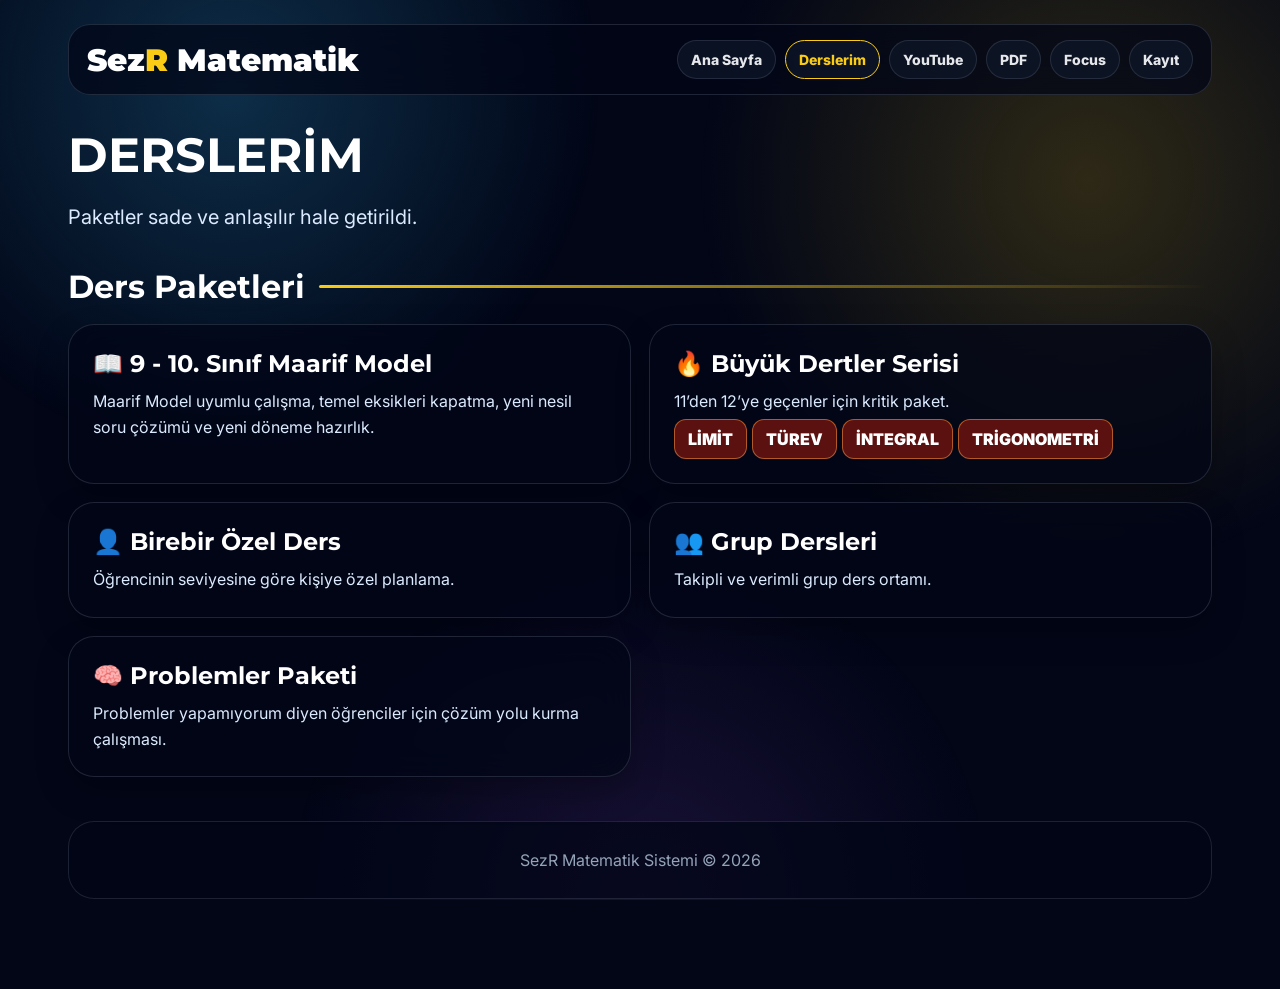
==== dersler.html @ daf6fc60 "Add files via upload" ====
<!DOCTYPE html><html lang="tr"><head><meta charset="UTF-8"><meta name="viewport" content="width=device-width, initial-scale=1.0">
<title>SezR Matematik | Derslerim</title><link rel="manifest" href="manifest.json"><link rel="icon" type="image/png" href="favicon.png"><meta name="theme-color" content="#020617">
<meta property="og:title" content="SezR Matematik | Yaz Dersleri"><meta property="og:description" content="Matematikte eksiklerini kapat, yeni döneme güçlü başla."><meta property="og:image" content="https://eyecbul-oss.github.io/matematik-ders/preview.jpg?v=9"><meta property="og:type" content="website">
<link rel="preconnect" href="https://fonts.googleapis.com"><link href="https://fonts.googleapis.com/css2?family=Inter:wght@400;600;700;800;900&family=Montserrat:wght@700;800;900&display=swap" rel="stylesheet"><link rel="stylesheet" href="style.css"></head>
<body><div class="container"><header class="topbar"><div class="logo">Sez<span>R</span> Matematik</div><nav class="nav"><a class="" href="index.html">Ana Sayfa</a><a class="active" href="dersler.html">Derslerim</a><a class="" href="youtube.html">YouTube</a><a class="" href="pdf.html">PDF</a><a class="" href="focus.html">Focus</a><a class="" href="iletisim.html">Kayıt</a></nav></header><h1>Derslerim</h1><p class="lead">Paketler sade ve anlaşılır hale getirildi.</p><section><h2 class="section-title">Ders Paketleri</h2><div class="grid two"><div class="card"><h2>📖 9 - 10. Sınıf Maarif Model</h2><p>Maarif Model uyumlu çalışma, temel eksikleri kapatma, yeni nesil soru çözümü ve yeni döneme hazırlık.</p></div><div class="card"><h2>🔥 Büyük Dertler Serisi</h2><p>11’den 12’ye geçenler için kritik paket.</p><span class="tag">LİMİT</span><span class="tag">TÜREV</span><span class="tag">İNTEGRAL</span><span class="tag">TRİGONOMETRİ</span></div><div class="card"><h2>👤 Birebir Özel Ders</h2><p>Öğrencinin seviyesine göre kişiye özel planlama.</p></div><div class="card"><h2>👥 Grup Dersleri</h2><p>Takipli ve verimli grup ders ortamı.</p></div><div class="card"><h2>🧠 Problemler Paketi</h2><p>Problemler yapamıyorum diyen öğrenciler için çözüm yolu kurma çalışması.</p></div></div></section><footer class="footer">SezR Matematik Sistemi © 2026</footer></div><nav class="quick">
<a class="" href="index.html"><span>🏠</span>Ana</a>
<a class="active" href="dersler.html"><span>📖</span>Ders</a>
<a class="" href="youtube.html"><span>▶️</span>Video</a>
<a class="" href="focus.html"><span>🎧</span>Focus</a>
<a class="" href="iletisim.html"><span>🟢</span>Kayıt</a></nav><script src="app.js"></script></body></html>
---- style.css ----
*{margin:0;padding:0;box-sizing:border-box;scroll-behavior:smooth}
:root{--bg:#020617;--card:rgba(2,6,23,.72);--blue:#38bdf8;--gold:#facc15;--green:#25d366;--text:#dbeafe}
body{font-family:Inter,Arial,sans-serif;background:var(--bg);color:white;overflow-x:hidden}
body::before{content:"";position:fixed;inset:0;background:radial-gradient(circle at 18% 10%,rgba(56,189,248,.22),transparent 28%),radial-gradient(circle at 85% 20%,rgba(250,204,21,.18),transparent 30%),radial-gradient(circle at 50% 100%,rgba(168,85,247,.14),transparent 32%);z-index:-2}
body::after{content:"";position:fixed;inset:0;background-image:linear-gradient(rgba(255,255,255,.035) 1px,transparent 1px),linear-gradient(90deg,rgba(255,255,255,.035) 1px,transparent 1px);background-size:42px 42px;opacity:.18;z-index:-1}
.container{max-width:1180px;margin:auto;padding:24px 18px 90px}
.topbar{position:sticky;top:12px;z-index:50;display:flex;justify-content:space-between;align-items:center;gap:16px;padding:15px 18px;margin-bottom:34px;border-radius:22px;background:rgba(2,6,23,.72);backdrop-filter:blur(18px);border:1px solid rgba(148,163,184,.2)}
.logo{font-family:Montserrat,Inter,sans-serif;font-size:31px;font-weight:900;white-space:nowrap}.logo span{color:var(--gold)}
.nav{display:flex;gap:9px;flex-wrap:wrap;justify-content:flex-end}.nav a{text-decoration:none;color:#e5e7eb;padding:10px 13px;border-radius:999px;background:rgba(15,23,42,.7);border:1px solid rgba(148,163,184,.18);font-weight:800;font-size:14px}.nav a.active,.nav a:hover{color:var(--gold);border-color:var(--gold)}
.hero{display:grid;grid-template-columns:330px 1fr;gap:48px;align-items:center;min-height:70vh}
.profile-wrap{width:310px;height:310px;position:relative;display:grid;place-items:center}.profile-wrap::before,.profile-wrap::after{content:"";position:absolute;border-radius:50%;animation:spin 34s linear infinite}.profile-wrap::before{inset:0;border:3px solid transparent;border-left-color:var(--blue);border-bottom-color:var(--blue);box-shadow:0 0 24px rgba(56,189,248,.55)}.profile-wrap::after{inset:20px;border:6px solid transparent;border-top-color:var(--gold);border-right-color:var(--gold);animation-direction:reverse;box-shadow:0 0 24px rgba(250,204,21,.45)}.profile-wrap img{width:245px;height:245px;border-radius:50%;object-fit:cover;border:5px solid white;position:relative;z-index:2}
.badge{display:inline-block;padding:11px 22px;border-radius:999px;border:2px solid var(--gold);color:var(--gold);font-weight:900;margin-bottom:18px;background:rgba(2,6,23,.5)}
h1{font-family:Montserrat,Inter,sans-serif;font-size:48px;line-height:1.12;text-transform:uppercase;margin-bottom:18px}.gold{color:var(--gold)}
.lead{font-size:20px;line-height:1.6;color:var(--text);max-width:760px}.actions{display:flex;gap:12px;flex-wrap:wrap;margin-top:24px}
.btn{display:inline-flex;align-items:center;justify-content:center;text-decoration:none;border:0;cursor:pointer;padding:14px 20px;border-radius:17px;font-weight:900;color:white;background:rgba(15,23,42,.82);border:1px solid rgba(148,163,184,.2)}.btn.green{background:linear-gradient(180deg,#25d366,#128c4a);box-shadow:0 0 22px rgba(37,211,102,.42)}.btn.red{background:#ff0000}.btn.gold{background:var(--gold);color:#020617}
.section-title{font-family:Montserrat,Inter,sans-serif;font-size:32px;margin:34px 0 18px;display:flex;align-items:center;gap:14px}.section-title::after{content:"";height:3px;flex:1;background:linear-gradient(90deg,var(--gold),transparent);border-radius:999px}
.grid{display:grid;gap:18px}.grid.two{grid-template-columns:repeat(2,1fr)}.grid.three{grid-template-columns:repeat(3,1fr)}.grid.four{grid-template-columns:repeat(4,1fr)}
.card{position:relative;overflow:hidden;padding:24px;border-radius:26px;background:var(--card);backdrop-filter:blur(18px);border:1px solid rgba(148,163,184,.2);box-shadow:0 14px 32px rgba(0,0,0,.26)}
.card h2,.card h3{font-family:Montserrat,Inter,sans-serif;margin-bottom:10px}.card p{color:var(--text);line-height:1.65}.tag{display:inline-flex;margin:5px 5px 0 0;padding:9px 13px;border-radius:12px;background:#5b1110;color:white;font-weight:900;border:1px solid rgba(251,146,60,.55)}
.video-player{display:none;margin-bottom:18px;border-radius:24px;overflow:hidden;background:#020617;border:1px solid rgba(148,163,184,.18);box-shadow:0 18px 42px rgba(0,0,0,.36)}.video-player.show{display:block}.video-player iframe{display:block;width:100%;aspect-ratio:16/9;border:0}
.video-card{padding:0}.thumb{aspect-ratio:16/9;background-size:cover;background-position:center;position:relative}.thumb::after{content:"▶";position:absolute;left:50%;top:50%;transform:translate(-50%,-50%);width:58px;height:58px;border-radius:50%;background:#ff0000;display:grid;place-items:center;font-size:25px;font-weight:900}.video-body{padding:16px}.video-body span{display:block;color:#94a3b8;margin:8px 0 12px;line-height:1.4}
.focus-room{border-radius:30px;min-height:390px;background:linear-gradient(90deg,rgba(2,6,23,.92),rgba(2,6,23,.55)),url("focus-room.png");background-size:cover;background-position:center;padding:34px;border:1px solid rgba(250,204,21,.25);box-shadow:0 22px 54px rgba(0,0,0,.42)}.focus-box{max-width:600px}.focus-box h2{font-family:Montserrat,Inter,sans-serif;font-size:38px}.input-row{display:flex;gap:8px;margin-top:16px}.input-row input{flex:1;min-width:0;padding:14px;border-radius:14px;border:1px solid rgba(148,163,184,.22);background:rgba(15,23,42,.82);color:white}
.timer{font-family:Montserrat,Inter,sans-serif;font-size:48px;font-weight:900;margin:18px 0;color:var(--gold)}
.footer{margin-top:44px;padding:28px;border-radius:26px;background:rgba(2,6,23,.72);border:1px solid rgba(148,163,184,.18);text-align:center;color:#94a3b8}
.quick{display:none}
@keyframes spin{to{transform:rotate(360deg)}}
@media(max-width:900px){.container{padding:16px 12px 90px}.topbar{position:relative;top:0;flex-direction:column}.hero{grid-template-columns:1fr;text-align:center;gap:22px}.profile-wrap{margin:auto;width:220px;height:220px}.profile-wrap img{width:176px;height:176px}h1{font-size:30px}.lead{font-size:17px}.actions{justify-content:center}.grid.two,.grid.three,.grid.four{grid-template-columns:1fr}.input-row{flex-direction:column}.focus-room{padding:22px;min-height:520px}.quick{position:fixed;left:0;right:0;bottom:0;height:74px;display:grid;grid-template-columns:repeat(5,1fr);background:rgba(2,6,23,.95);backdrop-filter:blur(12px);z-index:90;border-top:1px solid rgba(148,163,184,.18)}.quick a{text-decoration:none;color:#d1d5db;font-size:11px;font-weight:900;display:flex;flex-direction:column;align-items:center;justify-content:center;gap:4px}.quick a span{font-size:21px}.quick a.active{color:var(--gold)}}
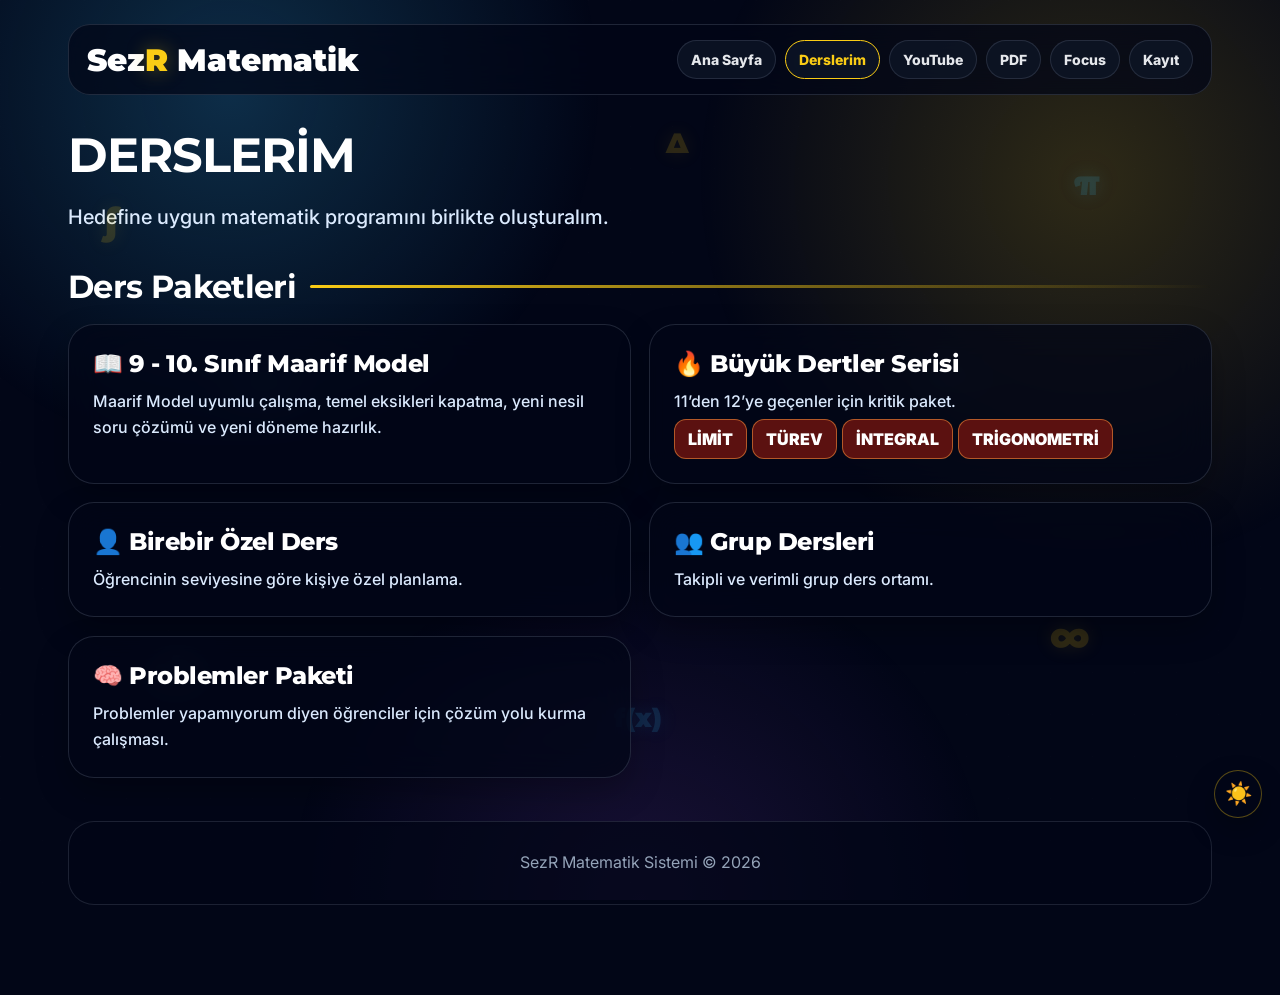
==== commit 778ecb7b: "Add files via upload" ====
--- a/dersler.html
+++ b/dersler.html
@@ -2,7 +2,7 @@
 <title>SezR Matematik | Derslerim</title><link rel="manifest" href="manifest.json"><link rel="icon" type="image/png" href="favicon.png"><meta name="theme-color" content="#020617">
 <meta property="og:title" content="SezR Matematik | Yaz Dersleri"><meta property="og:description" content="Matematikte eksiklerini kapat, yeni döneme güçlü başla."><meta property="og:image" content="https://eyecbul-oss.github.io/matematik-ders/preview.jpg?v=9"><meta property="og:type" content="website">
 <link rel="preconnect" href="https://fonts.googleapis.com"><link href="https://fonts.googleapis.com/css2?family=Inter:wght@400;600;700;800;900&family=Montserrat:wght@700;800;900&display=swap" rel="stylesheet"><link rel="stylesheet" href="style.css"></head>
-<body><div class="container"><header class="topbar"><div class="logo">Sez<span>R</span> Matematik</div><nav class="nav"><a class="" href="index.html">Ana Sayfa</a><a class="active" href="dersler.html">Derslerim</a><a class="" href="youtube.html">YouTube</a><a class="" href="pdf.html">PDF</a><a class="" href="focus.html">Focus</a><a class="" href="iletisim.html">Kayıt</a></nav></header><h1>Derslerim</h1><p class="lead">Paketler sade ve anlaşılır hale getirildi.</p><section><h2 class="section-title">Ders Paketleri</h2><div class="grid two"><div class="card"><h2>📖 9 - 10. Sınıf Maarif Model</h2><p>Maarif Model uyumlu çalışma, temel eksikleri kapatma, yeni nesil soru çözümü ve yeni döneme hazırlık.</p></div><div class="card"><h2>🔥 Büyük Dertler Serisi</h2><p>11’den 12’ye geçenler için kritik paket.</p><span class="tag">LİMİT</span><span class="tag">TÜREV</span><span class="tag">İNTEGRAL</span><span class="tag">TRİGONOMETRİ</span></div><div class="card"><h2>👤 Birebir Özel Ders</h2><p>Öğrencinin seviyesine göre kişiye özel planlama.</p></div><div class="card"><h2>👥 Grup Dersleri</h2><p>Takipli ve verimli grup ders ortamı.</p></div><div class="card"><h2>🧠 Problemler Paketi</h2><p>Problemler yapamıyorum diyen öğrenciler için çözüm yolu kurma çalışması.</p></div></div></section><footer class="footer">SezR Matematik Sistemi © 2026</footer></div><nav class="quick">
+<body><div class="container"><header class="topbar"><div class="logo">Sez<span>R</span> Matematik</div><nav class="nav"><a class="" href="index.html">Ana Sayfa</a><a class="active" href="dersler.html">Derslerim</a><a class="" href="youtube.html">YouTube</a><a class="" href="pdf.html">PDF</a><a class="" href="focus.html">Focus</a><a class="" href="iletisim.html">Kayıt</a></nav></header><h1>Derslerim</h1><p class="lead">Hedefine uygun matematik programını birlikte oluşturalım.</p><section><h2 class="section-title">Ders Paketleri</h2><div class="grid two"><div class="card"><h2>📖 9 - 10. Sınıf Maarif Model</h2><p>Maarif Model uyumlu çalışma, temel eksikleri kapatma, yeni nesil soru çözümü ve yeni döneme hazırlık.</p></div><div class="card"><h2>🔥 Büyük Dertler Serisi</h2><p>11’den 12’ye geçenler için kritik paket.</p><span class="tag">LİMİT</span><span class="tag">TÜREV</span><span class="tag">İNTEGRAL</span><span class="tag">TRİGONOMETRİ</span></div><div class="card"><h2>👤 Birebir Özel Ders</h2><p>Öğrencinin seviyesine göre kişiye özel planlama.</p></div><div class="card"><h2>👥 Grup Dersleri</h2><p>Takipli ve verimli grup ders ortamı.</p></div><div class="card"><h2>🧠 Problemler Paketi</h2><p>Problemler yapamıyorum diyen öğrenciler için çözüm yolu kurma çalışması.</p></div></div></section><footer class="footer">SezR Matematik Sistemi © 2026</footer></div><nav class="quick">
 <a class="" href="index.html"><span>🏠</span>Ana</a>
 <a class="active" href="dersler.html"><span>📖</span>Ders</a>
 <a class="" href="youtube.html"><span>▶️</span>Video</a>
--- a/style.css
+++ b/style.css
@@ -26,3 +26,460 @@
 .quick{display:none}
 @keyframes spin{to{transform:rotate(360deg)}}
 @media(max-width:900px){.container{padding:16px 12px 90px}.topbar{position:relative;top:0;flex-direction:column}.hero{grid-template-columns:1fr;text-align:center;gap:22px}.profile-wrap{margin:auto;width:220px;height:220px}.profile-wrap img{width:176px;height:176px}h1{font-size:30px}.lead{font-size:17px}.actions{justify-content:center}.grid.two,.grid.three,.grid.four{grid-template-columns:1fr}.input-row{flex-direction:column}.focus-room{padding:22px;min-height:520px}.quick{position:fixed;left:0;right:0;bottom:0;height:74px;display:grid;grid-template-columns:repeat(5,1fr);background:rgba(2,6,23,.95);backdrop-filter:blur(12px);z-index:90;border-top:1px solid rgba(148,163,184,.18)}.quick a{text-decoration:none;color:#d1d5db;font-size:11px;font-weight:900;display:flex;flex-direction:column;align-items:center;justify-content:center;gap:4px}.quick a span{font-size:21px}.quick a.active{color:var(--gold)}}
+
+
+/* FOCUS PANEL TEMİZ YENİ DÜZEN */
+.focus-layout{display:grid;grid-template-columns:1fr 330px;gap:18px;align-items:start}
+.focus-player-card,.focus-side-panel{border-radius:28px;background:rgba(2,6,23,.72);border:1px solid rgba(148,163,184,.18);box-shadow:0 18px 42px rgba(0,0,0,.32);backdrop-filter:blur(18px);padding:18px}
+.focus-player-header{display:flex;justify-content:space-between;align-items:flex-start;gap:12px;margin-bottom:14px}
+.focus-player-header h2{font-family:Montserrat,Inter,sans-serif;font-size:28px}
+.focus-player-header p{color:#dbeafe;line-height:1.5}
+.focus-chip{padding:10px 14px;border-radius:999px;background:#facc15;color:#020617;font-weight:900}
+.focus-main-screen{position:relative;border-radius:24px;overflow:hidden;background:#020617;border:1px solid rgba(148,163,184,.18);aspect-ratio:16/9}
+.focus-main-screen iframe{position:absolute;inset:0;width:100%;height:100%;border:0;display:none}
+.focus-main-screen.video-on iframe{display:block}
+.focus-placeholder{position:absolute;inset:0;display:flex;flex-direction:column;align-items:center;justify-content:center;text-align:center;background:linear-gradient(135deg,rgba(56,189,248,.16),rgba(250,204,21,.10)),url("focus-room.png");background-size:cover;background-position:center}
+.focus-placeholder::before{content:"";position:absolute;inset:0;background:rgba(2,6,23,.58)}
+.focus-placeholder strong,.focus-placeholder span{position:relative;z-index:2}
+.focus-placeholder strong{font-size:28px;font-weight:900}
+.focus-placeholder span{margin-top:8px;color:#dbeafe}
+.focus-input-row{margin-top:14px}
+.focus-side-panel{position:sticky;top:96px}
+.timer-card-mini{text-align:center;border-radius:24px;padding:18px;background:rgba(15,23,42,.64);border:1px solid rgba(148,163,184,.16)}
+.timer-card-mini p{color:#dbeafe;font-weight:800;margin-bottom:12px}
+.focus-buttons{display:grid;gap:10px}
+.focus-buttons .btn{width:100%}
+.focus-scroll-box{margin-top:14px;max-height:330px;overflow-y:auto;display:grid;gap:10px;padding-right:4px}
+.focus-mini-card{padding:15px;border-radius:18px;background:rgba(15,23,42,.72);border:1px solid rgba(148,163,184,.16);cursor:pointer;transition:.25s}
+.focus-mini-card:hover,.focus-mini-card.active{border-color:#facc15;box-shadow:0 0 18px rgba(250,204,21,.18)}
+.focus-mini-card strong{display:block;margin-bottom:5px}
+.focus-mini-card span{font-size:13px;color:#94a3b8}
+@media(max-width:900px){.focus-layout{grid-template-columns:1fr}.focus-side-panel{position:relative;top:0}.focus-scroll-box{display:flex;overflow-x:auto;max-height:none;padding-bottom:8px}.focus-mini-card{min-width:220px}.focus-player-header{flex-direction:column}.focus-placeholder strong{font-size:22px}}
+
+
+/* ===============================
+FOCUS ROOM - EN İYİ MOBİL TASARIM
+=============================== */
+.focus-mobile-hero{margin-top:10px;padding:20px 0 10px}
+.focus-kicker{display:inline-flex;padding:9px 14px;border-radius:999px;background:rgba(250,204,21,.12);border:1px solid rgba(250,204,21,.35);color:#facc15;font-weight:900;font-size:13px;letter-spacing:.8px;margin-bottom:14px}
+.focus-title-wrap h1{font-family:Montserrat,Inter,sans-serif;font-size:42px;line-height:1.05;margin-bottom:12px;text-transform:none}
+.focus-title-wrap p{font-size:18px;line-height:1.55;color:#dbeafe;max-width:780px}
+.focus-app-shell{display:grid;grid-template-columns:1fr 340px;grid-template-areas:"video timer" "video input" "video list";gap:16px;align-items:start;margin-top:16px}
+.focus-video-stage{grid-area:video;border-radius:30px;padding:16px;background:linear-gradient(135deg,rgba(56,189,248,.12),rgba(250,204,21,.10)),rgba(2,6,23,.74);border:1px solid rgba(148,163,184,.20);box-shadow:0 20px 46px rgba(0,0,0,.36);backdrop-filter:blur(18px)}
+.focus-video-top{display:flex;justify-content:space-between;gap:12px;align-items:center;margin-bottom:12px}
+.focus-video-top strong{display:block;font-size:17px;font-weight:900}
+.focus-video-top span{display:block;font-size:13px;color:#94a3b8;margin-top:3px}
+.focus-pill{padding:9px 13px;border-radius:999px;background:#facc15;color:#020617;font-weight:900}
+.focus-screen{position:relative;aspect-ratio:16/9;border-radius:24px;overflow:hidden;background:#020617;border:1px solid rgba(148,163,184,.20);box-shadow:inset 0 0 40px rgba(0,0,0,.3)}
+.focus-screen iframe{position:absolute;inset:0;width:100%;height:100%;border:0;display:none}
+.focus-screen.video-on iframe{display:block}
+.focus-screen-placeholder{position:absolute;inset:0;display:flex;flex-direction:column;align-items:center;justify-content:center;text-align:center;padding:28px;background:linear-gradient(135deg,rgba(2,6,23,.74),rgba(2,6,23,.38)),url("focus-room.png");background-size:cover;background-position:center}
+.focus-screen.video-on .focus-screen-placeholder{display:none}
+.focus-screen-placeholder strong{font-size:24px;font-weight:900;position:relative;z-index:2}
+.focus-screen-placeholder span{font-size:14px;line-height:1.5;color:#dbeafe;max-width:420px;margin-top:8px;position:relative;z-index:2}
+.focus-orbit{width:110px;height:110px;border-radius:50%;border:5px solid transparent;border-top-color:#facc15;border-right-color:#38bdf8;box-shadow:0 0 24px rgba(250,204,21,.28);animation:focusOrbit 5s linear infinite;margin-bottom:16px}
+.focus-control-card{grid-area:timer;border-radius:28px;padding:18px;background:rgba(2,6,23,.74);border:1px solid rgba(148,163,184,.20);box-shadow:0 18px 40px rgba(0,0,0,.30);backdrop-filter:blur(18px)}
+.focus-timer-circle{width:210px;height:210px;margin:0 auto 16px;border-radius:50%;display:flex;flex-direction:column;align-items:center;justify-content:center;background:radial-gradient(circle,rgba(15,23,42,.95),rgba(2,6,23,.92));border:8px solid rgba(255,255,255,.07);position:relative;box-shadow:0 0 34px rgba(56,189,248,.15),inset 0 0 34px rgba(250,204,21,.08)}
+.focus-timer-circle::before{content:"";position:absolute;inset:-8px;border-radius:50%;border:8px solid transparent;border-top-color:#facc15;border-right-color:#38bdf8;animation:focusOrbit 7s linear infinite}
+.focus-time{font-family:Montserrat,Inter,sans-serif;font-size:42px;font-weight:900;position:relative;z-index:2}
+.focus-timer-circle small{font-weight:800;color:#dbeafe;margin-top:7px;position:relative;z-index:2}
+.focus-primary-actions{display:grid;gap:10px}.focus-btn{border:0;cursor:pointer;border-radius:17px;padding:14px 15px;font-weight:900;color:white;background:rgba(15,23,42,.86);border:1px solid rgba(148,163,184,.18)}
+.focus-btn.main{background:linear-gradient(180deg,#facc15,#eab308);color:#020617;box-shadow:0 0 22px rgba(250,204,21,.28)}
+.focus-btn.danger{background:linear-gradient(180deg,#ef4444,#b91c1c)}
+.focus-input-card{grid-area:input;border-radius:24px;padding:16px;background:rgba(2,6,23,.74);border:1px solid rgba(148,163,184,.20);backdrop-filter:blur(18px)}
+.focus-input-card label{display:block;font-weight:900;margin-bottom:10px;font-size:14px;color:#facc15}
+.focus-input-line{display:flex;gap:8px}
+.focus-input-line input{flex:1;min-width:0;border:1px solid rgba(148,163,184,.20);background:rgba(15,23,42,.86);color:white;border-radius:15px;padding:13px 14px;outline:none}
+.focus-input-line button{border:0;border-radius:15px;padding:13px 14px;background:#25d366;color:white;font-weight:900;cursor:pointer}
+.focus-library-card{grid-area:list;border-radius:24px;padding:16px;background:rgba(2,6,23,.74);border:1px solid rgba(148,163,184,.20);backdrop-filter:blur(18px)}
+.focus-library-head{display:flex;justify-content:space-between;gap:10px;align-items:end;margin-bottom:12px}
+.focus-library-head strong{font-weight:900;font-size:16px}.focus-library-head span{font-size:12px;color:#94a3b8}
+.focus-video-list{display:grid;gap:10px;max-height:320px;overflow:auto;padding-right:2px}
+.focus-list-item{display:flex;gap:12px;align-items:center;width:100%;text-align:left;padding:13px;border-radius:18px;background:rgba(15,23,42,.72);border:1px solid rgba(148,163,184,.16);color:white;cursor:pointer;transition:.22s}
+.focus-list-item.active,.focus-list-item:hover{border-color:#facc15;box-shadow:0 0 18px rgba(250,204,21,.18);transform:translateY(-1px)}
+.focus-list-icon{width:42px;height:42px;border-radius:14px;display:grid;place-items:center;background:rgba(250,204,21,.13);font-size:23px;flex:0 0 42px}
+.focus-list-item b{display:block;font-size:14px;margin-bottom:3px}.focus-list-item small{display:block;color:#94a3b8;font-size:12px}
+@keyframes focusOrbit{to{transform:rotate(360deg)}}
+@media(max-width:900px){.focus-title-wrap h1{font-size:34px}.focus-app-shell{grid-template-columns:1fr;grid-template-areas:"video" "timer" "input" "list";gap:14px}.focus-video-stage{padding:12px;border-radius:24px}.focus-video-top{align-items:flex-start}.focus-screen{border-radius:19px}.focus-control-card,.focus-input-card,.focus-library-card{border-radius:22px;padding:14px}.focus-timer-circle{width:190px;height:190px}.focus-time{font-size:38px}.focus-primary-actions{grid-template-columns:1fr 1fr}.focus-btn.main{grid-column:1 / -1}.focus-input-line{flex-direction:column}.focus-video-list{display:flex;overflow-x:auto;max-height:none;padding-bottom:6px}.focus-list-item{min-width:235px}}
+
+
+/* ===============================
+FOCUS MOBİL EKRANA SIĞDIRMA DÜZENİ
+=============================== */
+@media(max-width:900px){
+
+.container{padding:10px 10px 78px !important}
+.topbar{margin-bottom:10px !important;padding:10px !important;border-radius:18px !important}
+.logo{font-size:23px !important}
+.nav{gap:6px !important}
+.nav a{font-size:11px !important;padding:7px 9px !important}
+
+.focus-mobile-hero{padding:4px 0 6px !important;margin-top:0 !important}
+.focus-kicker{font-size:10px !important;padding:6px 9px !important;margin-bottom:7px !important}
+.focus-title-wrap h1{font-size:28px !important;line-height:1 !important;margin-bottom:5px !important}
+.focus-title-wrap p{font-size:14px !important;line-height:1.3 !important}
+
+.focus-app-shell{
+display:grid !important;
+grid-template-columns:1fr !important;
+grid-template-areas:"video" "timer" "list" "input" !important;
+gap:9px !important;
+margin-top:6px !important;
+}
+
+.focus-video-stage{padding:8px !important;border-radius:18px !important}
+.focus-video-top{margin-bottom:6px !important}
+.focus-video-top strong{font-size:13px !important}
+.focus-video-top span{font-size:11px !important}
+.focus-pill{font-size:11px !important;padding:6px 9px !important}
+.focus-screen{border-radius:15px !important;aspect-ratio:16/9 !important;max-height:205px !important}
+.focus-screen-placeholder{padding:10px !important}
+.focus-screen-placeholder strong{font-size:16px !important}
+.focus-screen-placeholder span{font-size:11px !important;line-height:1.3 !important;max-width:260px !important}
+.focus-orbit{width:52px !important;height:52px !important;border-width:4px !important;margin-bottom:7px !important}
+
+.focus-control-card{padding:9px !important;border-radius:18px !important}
+.focus-timer-circle{
+width:auto !important;height:auto !important;min-height:0 !important;
+border-radius:16px !important;border:1px solid rgba(148,163,184,.18) !important;
+padding:10px !important;margin:0 0 8px !important;
+}
+.focus-timer-circle::before{display:none !important}
+.focus-time{font-size:34px !important;line-height:1 !important}
+.focus-timer-circle small{font-size:11px !important;margin-top:4px !important}
+
+.focus-primary-actions{display:grid !important;grid-template-columns:1fr 1fr 1fr !important;gap:7px !important}
+.focus-btn{padding:10px 6px !important;font-size:10.5px !important;border-radius:12px !important}
+.focus-btn.main{grid-column:auto !important}
+
+.focus-library-card{padding:9px !important;border-radius:18px !important}
+.focus-library-head{margin-bottom:7px !important}
+.focus-library-head strong{font-size:13px !important}
+.focus-library-head span{font-size:10px !important}
+.focus-video-list{
+display:grid !important;
+grid-template-columns:1fr !important;
+gap:7px !important;
+max-height:150px !important;
+overflow-y:auto !important;
+padding-bottom:0 !important;
+}
+.focus-list-item{min-width:0 !important;padding:8px !important;border-radius:13px !important}
+.focus-list-icon{width:30px !important;height:30px !important;font-size:17px !important;border-radius:10px !important;flex-basis:30px !important}
+.focus-list-item b{font-size:12px !important}
+.focus-list-item small{font-size:10px !important}
+
+.focus-input-card{padding:9px !important;border-radius:18px !important}
+.focus-input-card label{font-size:12px !important;margin-bottom:6px !important}
+.focus-input-line{display:grid !important;grid-template-columns:1fr auto !important;gap:7px !important}
+.focus-input-line input{padding:9px !important;font-size:12px !important;border-radius:12px !important}
+.focus-input-line button{padding:9px 11px !important;font-size:12px !important;border-radius:12px !important}
+
+.footer{margin-top:12px !important;padding:12px !important;font-size:12px !important;border-radius:18px !important}
+.quick{height:60px !important}
+.quick a{font-size:10px !important}
+.quick a span{font-size:18px !important}
+}
+
+@media(max-width:390px){
+.focus-time{font-size:31px !important}
+.focus-btn{font-size:9.5px !important;padding:9px 4px !important}
+.focus-screen{max-height:188px !important}
+.nav a{font-size:10px !important;padding:6px 7px !important}
+}
+
+
+/* AÇIK TEMA OKUNURLUK DÜZELTMESİ */
+body.light-theme{background:#f4f7fb!important;color:#0f172a!important}
+body.light-theme::before{background:linear-gradient(180deg,#f8fafc,#e2e8f0)!important}
+body.light-theme::after{opacity:.12!important}
+body.light-theme .topbar,
+body.light-theme .card,
+body.light-theme .footer,
+body.light-theme .focus-video-stage,
+body.light-theme .focus-control-card,
+body.light-theme .focus-input-card,
+body.light-theme .focus-library-card,
+body.light-theme .focus-player-card,
+body.light-theme .focus-side-panel,
+body.light-theme .timer-card-mini{
+background:rgba(255,255,255,.90)!important;
+color:#0f172a!important;
+border-color:rgba(15,23,42,.14)!important;
+box-shadow:0 14px 30px rgba(15,23,42,.12)!important;
+}
+body.light-theme h1,
+body.light-theme h2,
+body.light-theme h3,
+body.light-theme .logo,
+body.light-theme .focus-time,
+body.light-theme .focus-video-top strong,
+body.light-theme .focus-library-head strong,
+body.light-theme .focus-list-item b{
+color:#0f172a!important;
+text-shadow:none!important;
+}
+body.light-theme p,
+body.light-theme .lead,
+body.light-theme .card p,
+body.light-theme .footer,
+body.light-theme .focus-title-wrap p,
+body.light-theme .focus-video-top span,
+body.light-theme .focus-library-head span,
+body.light-theme .focus-list-item small,
+body.light-theme .focus-timer-circle small{
+color:#334155!important;
+}
+body.light-theme .nav a,
+body.light-theme .quick,
+body.light-theme .quick a,
+body.light-theme .focus-list-item,
+body.light-theme .btn,
+body.light-theme .focus-btn{
+background:rgba(255,255,255,.94)!important;
+color:#0f172a!important;
+border-color:rgba(15,23,42,.16)!important;
+}
+body.light-theme .nav a.active,
+body.light-theme .nav a:hover,
+body.light-theme .quick a.active{
+color:#b45309!important;
+border-color:#f59e0b!important;
+}
+body.light-theme .btn.green,
+body.light-theme .focus-input-line button{
+background:#16a34a!important;
+color:white!important;
+}
+body.light-theme .btn.red,
+body.light-theme .focus-btn.danger{
+background:#dc2626!important;
+color:white!important;
+}
+body.light-theme .btn.gold,
+body.light-theme .focus-btn.main,
+body.light-theme .focus-pill,
+body.light-theme .badge,
+body.light-theme .focus-kicker{
+background:#facc15!important;
+color:#111827!important;
+border-color:#d97706!important;
+}
+body.light-theme .tag{
+background:#fee2e2!important;
+color:#7f1d1d!important;
+border-color:#fecaca!important;
+}
+body.light-theme input,
+body.light-theme .focus-input-line input,
+body.light-theme .input-row input{
+background:#ffffff!important;
+color:#0f172a!important;
+border-color:rgba(15,23,42,.18)!important;
+}
+body.light-theme input::placeholder{color:#64748b!important}
+body.light-theme .focus-screen,
+body.light-theme .video-player{
+background:#0f172a!important;
+}
+body.light-theme .focus-screen-placeholder{
+background:linear-gradient(135deg,rgba(248,250,252,.82),rgba(226,232,240,.78)),url("focus-room.png")!important;
+background-size:cover!important;
+background-position:center!important;
+}
+body.light-theme .focus-screen-placeholder strong{color:#0f172a!important}
+body.light-theme .focus-screen-placeholder span{color:#334155!important}
+body.light-theme .focus-timer-circle{
+background:#ffffff!important;
+border-color:rgba(15,23,42,.14)!important;
+box-shadow:0 8px 24px rgba(15,23,42,.10)!important;
+}
+.theme-toggle{
+position:fixed;right:18px;bottom:82px;z-index:120;width:48px;height:48px;
+border-radius:50%;border:1px solid rgba(250,204,21,.35);
+background:rgba(2,6,23,.86);color:#facc15;display:grid;place-items:center;
+font-size:22px;box-shadow:0 12px 28px rgba(0,0,0,.26);cursor:pointer;
+}
+body.light-theme .theme-toggle{background:#fff!important;color:#0f172a!important;border-color:rgba(15,23,42,.16)!important}
+@media(max-width:900px){.theme-toggle{right:14px;bottom:70px;width:42px;height:42px;font-size:19px}}
+
+
+/* ===============================
+PREMIUM EFEKTLER GERİ YÜKLEME
+Mouse glow + 3D kartlar + dönen semboller + parıltılar
+=============================== */
+.mouse-glow{
+position:fixed;
+width:360px;
+height:360px;
+border-radius:50%;
+pointer-events:none;
+z-index:1;
+background:radial-gradient(circle,rgba(56,189,248,.18),rgba(250,204,21,.10),transparent 72%);
+filter:blur(22px);
+transform:translate(-50%,-50%);
+opacity:0;
+transition:opacity .35s ease;
+}
+
+.premium-symbols{
+position:fixed;
+inset:0;
+pointer-events:none;
+overflow:hidden;
+z-index:0;
+opacity:.55;
+}
+
+.premium-symbol{
+position:absolute;
+font-family:Montserrat,Inter,sans-serif;
+font-weight:900;
+color:rgba(255,255,255,.18);
+text-shadow:0 0 18px rgba(56,189,248,.20);
+animation:symbolFloat 14s ease-in-out infinite;
+}
+
+.premium-symbol.gold{
+color:rgba(250,204,21,.28);
+text-shadow:0 0 20px rgba(250,204,21,.22);
+}
+
+.premium-symbol.blue{
+color:rgba(56,189,248,.26);
+text-shadow:0 0 20px rgba(56,189,248,.24);
+}
+
+.card,
+.focus-video-stage,
+.focus-control-card,
+.focus-input-card,
+.focus-library-card,
+.focus-player-card,
+.focus-side-panel,
+.video-card,
+.footer,
+.topbar{
+transform-style:preserve-3d;
+will-change:transform;
+transition:transform .25s ease, box-shadow .25s ease, border-color .25s ease;
+}
+
+.card:hover,
+.focus-video-stage:hover,
+.focus-control-card:hover,
+.focus-input-card:hover,
+.focus-library-card:hover,
+.video-card:hover{
+box-shadow:0 22px 48px rgba(0,0,0,.36),0 0 26px rgba(56,189,248,.12);
+border-color:rgba(250,204,21,.30);
+}
+
+.btn,
+.focus-btn,
+.youtube-watch-btn,
+.focus-input-line button,
+.nav a,
+.quick a{
+transition:transform .22s ease, box-shadow .22s ease, filter .22s ease;
+}
+
+.btn:hover,
+.focus-btn:hover,
+.youtube-watch-btn:hover,
+.focus-input-line button:hover,
+.nav a:hover{
+transform:translateY(-2px) scale(1.03);
+filter:brightness(1.08);
+}
+
+.card::before,
+.focus-video-stage::before,
+.focus-control-card::before,
+.focus-input-card::before,
+.focus-library-card::before{
+content:"";
+position:absolute;
+inset:0;
+border-radius:inherit;
+background:linear-gradient(120deg,transparent 0%,rgba(255,255,255,.08) 40%,transparent 70%);
+transform:translateX(-120%);
+transition:transform .8s ease;
+pointer-events:none;
+}
+
+.card:hover::before,
+.focus-video-stage:hover::before,
+.focus-control-card:hover::before,
+.focus-input-card:hover::before,
+.focus-library-card:hover::before{
+transform:translateX(120%);
+}
+
+.profile-wrap::before{
+animation:spin 18s linear infinite !important;
+}
+
+.profile-wrap::after{
+animation:spin 12s linear infinite reverse !important;
+}
+
+.logo span,
+.gold{
+text-shadow:0 0 20px rgba(250,204,21,.35);
+}
+
+.badge,
+.focus-kicker,
+.focus-pill{
+box-shadow:0 0 22px rgba(250,204,21,.18);
+}
+
+@keyframes symbolFloat{
+0%,100%{transform:translateY(0) rotate(0deg);opacity:.32}
+50%{transform:translateY(-24px) rotate(5deg);opacity:.72}
+}
+
+body.light-theme .premium-symbol{
+color:rgba(15,23,42,.16);
+text-shadow:none;
+}
+
+body.light-theme .premium-symbol.gold{
+color:rgba(180,83,9,.20);
+}
+
+body.light-theme .premium-symbol.blue{
+color:rgba(2,132,199,.18);
+}
+
+body.light-theme .mouse-glow{
+background:radial-gradient(circle,rgba(56,189,248,.13),rgba(250,204,21,.10),transparent 72%);
+}
+
+@media(max-width:900px){
+.mouse-glow{display:none}
+.premium-symbols{opacity:.30}
+.premium-symbol{font-size:16px !important}
+.card:hover,
+.focus-video-stage:hover,
+.focus-control-card:hover,
+.focus-input-card:hover,
+.focus-library-card:hover,
+.video-card:hover{
+transform:none !important;
+}
+}
+
+
+/* GENEL TUTARLILIK DÜZENLEMELERİ */
+.section-title,h1,h2,h3{letter-spacing:-0.02em}
+.card p,.lead,.focus-title-wrap p,.focus-video-top span,.focus-library-head span,.focus-list-item small{font-weight:500}
+.card h2,.card h3,.focus-video-top strong,.focus-library-head strong{font-weight:800}
+.btn,.focus-btn,.nav a{font-weight:800}
+.footer{line-height:1.6}
+body{text-rendering:optimizeLegibility;-webkit-font-smoothing:antialiased}
+.video-body strong{font-size:16px;line-height:1.4}
+.focus-list-item{align-items:flex-start}
+.focus-list-item span{line-height:1.35}
+.quick a{letter-spacing:-0.01em}
